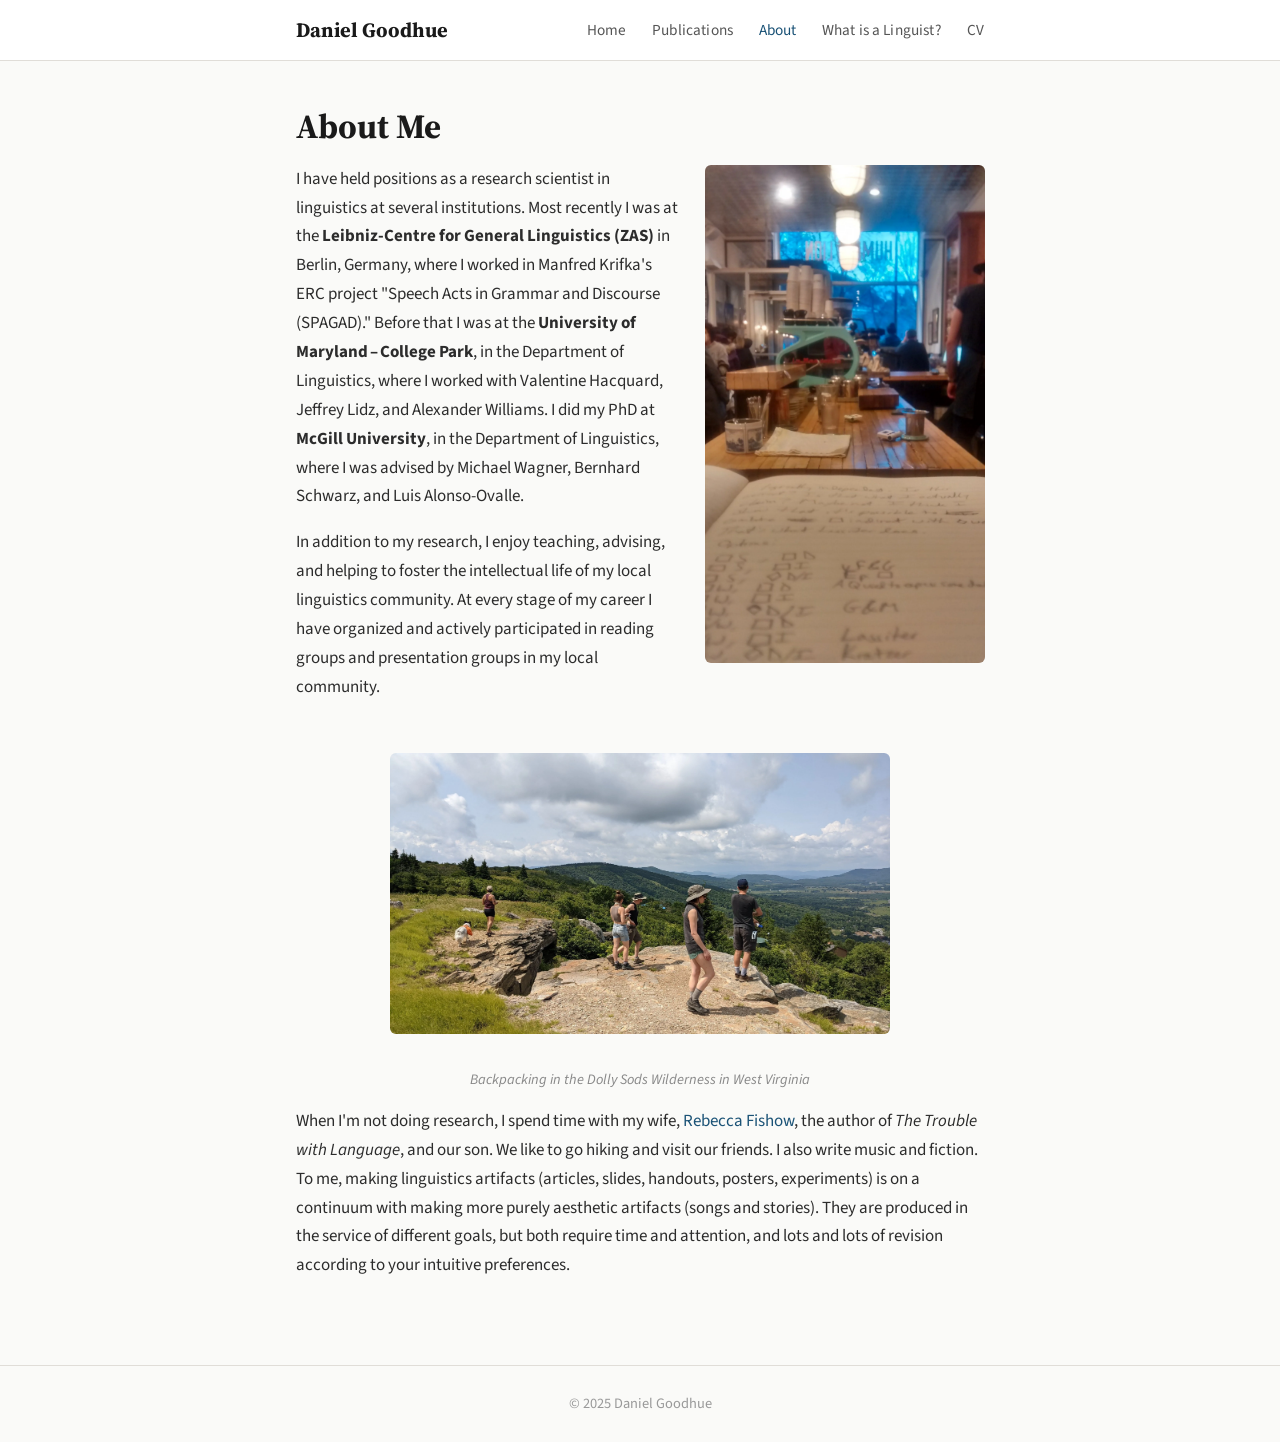
==== about.html @ 1b96a7d5 "Initial commit: personal academic website Static HTML/CSS site for danielgoodhue.com, migrating from" ====
<!DOCTYPE html>
<html lang="en">
<head>
  <meta charset="utf-8">
  <meta name="viewport" content="width=device-width, initial-scale=1">
  <title>About Me — Daniel Goodhue</title>
  <meta name="description" content="About Daniel Goodhue — linguist, researcher, and writer.">
  <meta property="og:title" content="About Me — Daniel Goodhue">
  <meta property="og:description" content="About Daniel Goodhue — linguist, researcher, and writer.">
  <meta property="og:type" content="website">
  <meta property="og:url" content="https://www.danielgoodhue.com/about">
  <link rel="preconnect" href="https://fonts.googleapis.com">
  <link rel="preconnect" href="https://fonts.gstatic.com" crossorigin>
  <link href="https://fonts.googleapis.com/css2?family=Source+Sans+3:ital,wght@0,400;0,600;0,700;1,400;1,600&family=Source+Serif+4:ital,wght@0,400;0,600;0,700;1,400&display=swap" rel="stylesheet">
  <link rel="stylesheet" href="./style.css">
</head>
<body>

  <header class="site-header">
    <nav class="nav-inner">
      <a href="./index.html" class="site-name">Daniel Goodhue</a>
      <button class="nav-toggle" aria-label="Toggle navigation">
        <svg viewBox="0 0 24 24" fill="none" stroke="currentColor" stroke-width="2" stroke-linecap="round"><line x1="3" y1="6" x2="21" y2="6"/><line x1="3" y1="12" x2="21" y2="12"/><line x1="3" y1="18" x2="21" y2="18"/></svg>
      </button>
      <ul class="nav-links">
        <li><a href="./index.html">Home</a></li>
        <li><a href="./publications.html">Publications</a></li>
        <li><a href="./about.html" class="active">About</a></li>
        <li><a href="./what-is-a-linguist.html">What is a Linguist?</a></li>
        <li><a href="./files/Goodhue-2025-CV2.pdf">CV</a></li>
      </ul>
    </nav>
  </header>

  <main>
    <div class="container">
      <h1>About Me</h1>

      <div class="clearfix">
        <img src="./images/Humble-Lion-2.jpg" alt="Daniel Goodhue" class="about-photo float-right">

        <p>I have held positions as a research scientist in linguistics at several institutions. Most recently I was at the <strong>Leibniz-Centre for General Linguistics (ZAS)</strong> in Berlin, Germany, where I worked in Manfred Krifka's ERC project "Speech Acts in Grammar and Discourse (SPAGAD)." Before that I was at the <strong>University of Maryland&thinsp;&ndash;&thinsp;College Park</strong>, in the Department of Linguistics, where I worked with Valentine Hacquard, Jeffrey Lidz, and Alexander Williams. I did my PhD at <strong>McGill University</strong>, in the Department of Linguistics, where I was advised by Michael Wagner, Bernhard Schwarz, and Luis Alonso-Ovalle.</p>

        <p>In addition to my research, I enjoy teaching, advising, and helping to foster the intellectual life of my local linguistics community. At every stage of my career I have organized and actively participated in reading groups and presentation groups in my local community.</p>
      </div>

      <img src="./images/2021-dolly-sods.jpg" alt="Backpacking in the Dolly Sods Wilderness in West Virginia" class="about-photo" style="max-width: 500px; margin: 2em auto;">
      <p class="photo-caption" style="text-align: center;">Backpacking in the Dolly Sods Wilderness in West Virginia</p>

      <p>When I'm not doing research, I spend time with my wife, <a href="https://rebeccafishow.com">Rebecca Fishow</a>, the author of <em>The Trouble with Language</em>, and our son. We like to go hiking and visit our friends. I also write music and fiction. To me, making linguistics artifacts (articles, slides, handouts, posters, experiments) is on a continuum with making more purely aesthetic artifacts (songs and stories). They are produced in the service of different goals, but both require time and attention, and lots and lots of revision according to your intuitive preferences.</p>
    </div>
  </main>

  <footer class="site-footer">
    <div class="container">&copy; 2025 Daniel Goodhue</div>
  </footer>

  <script>
    document.querySelector('.nav-toggle').addEventListener('click', function() {
      document.querySelector('.nav-links').classList.toggle('open');
    });
  </script>

</body>
</html>
---- style.css ----
/* ===== Reset & Base ===== */
*, *::before, *::after {
  box-sizing: border-box;
  margin: 0;
  padding: 0;
}

html {
  font-size: 17px;
  scroll-behavior: smooth;
}

body {
  font-family: 'Source Sans 3', 'Source Sans Pro', -apple-system, BlinkMacSystemFont, 'Segoe UI', sans-serif;
  line-height: 1.7;
  color: #2c2c2c;
  background: #fafaf8;
}

a {
  color: #1a5276;
  text-decoration: none;
}

a:hover {
  color: #0e3650;
  text-decoration: underline;
}

img {
  max-width: 100%;
  height: auto;
  display: block;
}

/* ===== Typography ===== */
h1, h2, h3, h4 {
  font-family: 'Source Serif 4', 'Source Serif Pro', Georgia, 'Times New Roman', serif;
  color: #1a1a1a;
  line-height: 1.3;
}

h1 { font-size: 2rem; margin-bottom: 0.5em; }
h2 { font-size: 1.5rem; margin-bottom: 0.5em; margin-top: 1.8em; }
h3 { font-size: 1.15rem; margin-bottom: 0.4em; margin-top: 1.5em; }

p {
  margin-bottom: 1em;
}

/* ===== Layout ===== */
.container {
  max-width: 740px;
  margin: 0 auto;
  padding: 0 1.5rem;
}

/* ===== Navigation ===== */
.site-header {
  border-bottom: 1px solid #e0ddd8;
  background: #fff;
  position: sticky;
  top: 0;
  z-index: 100;
}

.nav-inner {
  max-width: 740px;
  margin: 0 auto;
  padding: 0 1.5rem;
  display: flex;
  align-items: center;
  justify-content: space-between;
  height: 60px;
}

.site-name {
  font-family: 'Source Serif 4', 'Source Serif Pro', Georgia, serif;
  font-size: 1.2rem;
  font-weight: 700;
  color: #1a1a1a;
  text-decoration: none;
  white-space: nowrap;
}

.site-name:hover {
  color: #1a5276;
  text-decoration: none;
}

.nav-links {
  display: flex;
  gap: 1.5rem;
  list-style: none;
  align-items: center;
}

.nav-links a {
  font-size: 0.9rem;
  color: #555;
  text-decoration: none;
  letter-spacing: 0.01em;
}

.nav-links a:hover,
.nav-links a.active {
  color: #1a5276;
}

.nav-toggle {
  display: none;
  background: none;
  border: none;
  cursor: pointer;
  padding: 0.5rem;
  color: #2c2c2c;
}

.nav-toggle svg {
  width: 24px;
  height: 24px;
}

/* ===== Main Content ===== */
main {
  padding: 2.5rem 0 4rem;
}

/* ===== Home Page ===== */
.home-hero {
  text-align: center;
  padding: 2rem 0 1rem;
}

.home-hero .photo {
  width: 220px;
  height: 220px;
  border-radius: 50%;
  object-fit: cover;
  margin: 0 auto 1.5rem;
}

.home-hero h1 {
  margin-bottom: 0.3em;
}

.home-hero .tagline {
  font-size: 1.05rem;
  color: #666;
  margin-bottom: 1.5rem;
}

.home-intro {
  font-size: 1.05rem;
  max-width: 600px;
  margin: 0 auto 2rem;
  text-align: center;
}

.home-nav-links {
  display: flex;
  flex-wrap: wrap;
  justify-content: center;
  gap: 1rem;
  margin-bottom: 2rem;
  list-style: none;
}

.home-nav-links a {
  display: inline-block;
  padding: 0.5rem 1.2rem;
  border: 1px solid #1a5276;
  border-radius: 4px;
  color: #1a5276;
  font-size: 0.95rem;
  transition: background 0.15s, color 0.15s;
}

.home-nav-links a:hover {
  background: #1a5276;
  color: #fff;
  text-decoration: none;
}

.home-contact {
  text-align: center;
  color: #666;
  font-size: 0.95rem;
}

.home-contact a {
  color: #1a5276;
}

/* ===== Publications ===== */
.pub-list {
  list-style: none;
}

.pub-list li {
  margin-bottom: 0.9em;
  padding-left: 1.5em;
  text-indent: -1.5em;
}

.pub-list .author-self {
  font-weight: 700;
}

.pub-list .venue {
  font-style: italic;
}

.pub-note {
  font-size: 0.9rem;
  color: #666;
  margin-top: 0.3em;
  text-indent: 0;
  padding-left: 1.5em;
}

/* ===== About Page ===== */
.about-photo {
  border-radius: 6px;
  margin: 1.5em 0;
}

.about-photo.float-right {
  float: right;
  margin: 0 0 1em 1.5em;
  max-width: 280px;
}

.photo-caption {
  font-size: 0.85rem;
  color: #888;
  margin-top: 0.4em;
  font-style: italic;
}

/* ===== Linguist Page ===== */
.linguist-photo {
  float: right;
  margin: 0 0 1em 1.5em;
  max-width: 260px;
  border-radius: 6px;
}

.lambda-joke {
  font-family: 'Source Serif 4', 'Source Serif Pro', Georgia, serif;
  font-size: 1.1rem;
  text-align: center;
  margin: 2em 0 0.5em;
  color: #1a1a1a;
}

.lambda-explanation {
  font-size: 0.88rem;
  color: #777;
  text-align: center;
  max-width: 540px;
  margin: 0 auto;
  line-height: 1.5;
}

/* ===== Footer ===== */
.site-footer {
  border-top: 1px solid #e0ddd8;
  padding: 1.5rem 0;
  text-align: center;
  font-size: 0.85rem;
  color: #999;
}

/* ===== Clearfix ===== */
.clearfix::after {
  content: "";
  display: table;
  clear: both;
}

/* ===== Mobile ===== */
@media (max-width: 700px) {
  html { font-size: 16px; }

  .nav-toggle { display: block; }

  .nav-links {
    display: none;
    flex-direction: column;
    position: absolute;
    top: 60px;
    left: 0;
    right: 0;
    background: #fff;
    border-bottom: 1px solid #e0ddd8;
    padding: 1rem 1.5rem;
    gap: 0.8rem;
  }

  .nav-links.open { display: flex; }

  .home-hero .photo {
    width: 180px;
    height: 180px;
  }

  .about-photo.float-right,
  .linguist-photo {
    float: none;
    margin: 1em auto;
    max-width: 100%;
  }
}
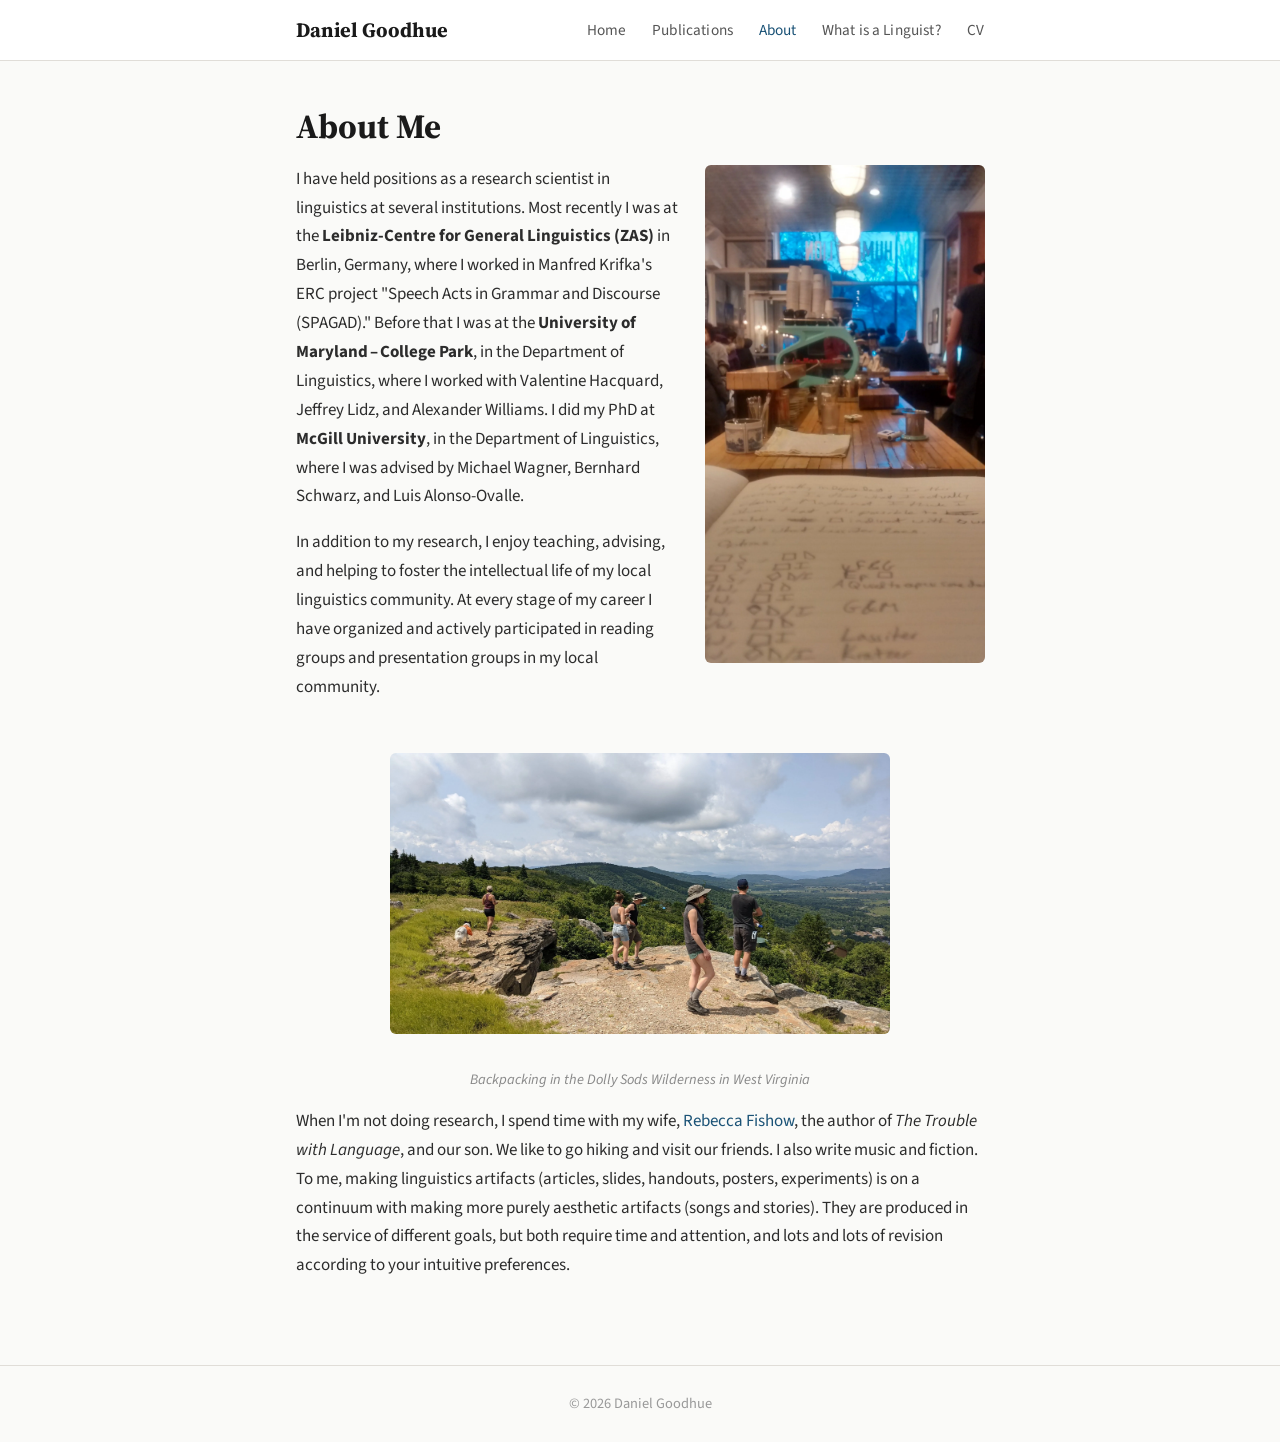
==== commit 3aa83230: "Copyright year is now supposed to auto-display the current year" ====
--- a/about.html
+++ b/about.html
@@ -52,13 +52,14 @@
   </main>
 
   <footer class="site-footer">
-    <div class="container">&copy; 2025 Daniel Goodhue</div>
+    <div class="container">&copy; <span id="year">2026</span> Daniel Goodhue</div>
   </footer>
 
   <script>
     document.querySelector('.nav-toggle').addEventListener('click', function() {
       document.querySelector('.nav-links').classList.toggle('open');
     });
+    document.getElementById('year').textContent = new Date().getFullYear();
   </script>
 
 </body>
--- a/style.css
+++ b/style.css
@@ -154,7 +154,7 @@
   font-size: 1.05rem;
   max-width: 600px;
   margin: 0 auto 2rem;
-  text-align: center;
+  text-align: left;
 }
 
 .home-nav-links {
@@ -209,6 +209,13 @@
 
 .pub-list .venue {
   font-style: italic;
+}
+
+.last-updated {
+  font-size: 0.9rem;
+  color: #888;
+  margin-top: -0.5em;
+  margin-bottom: 2em;
 }
 
 .pub-note {
